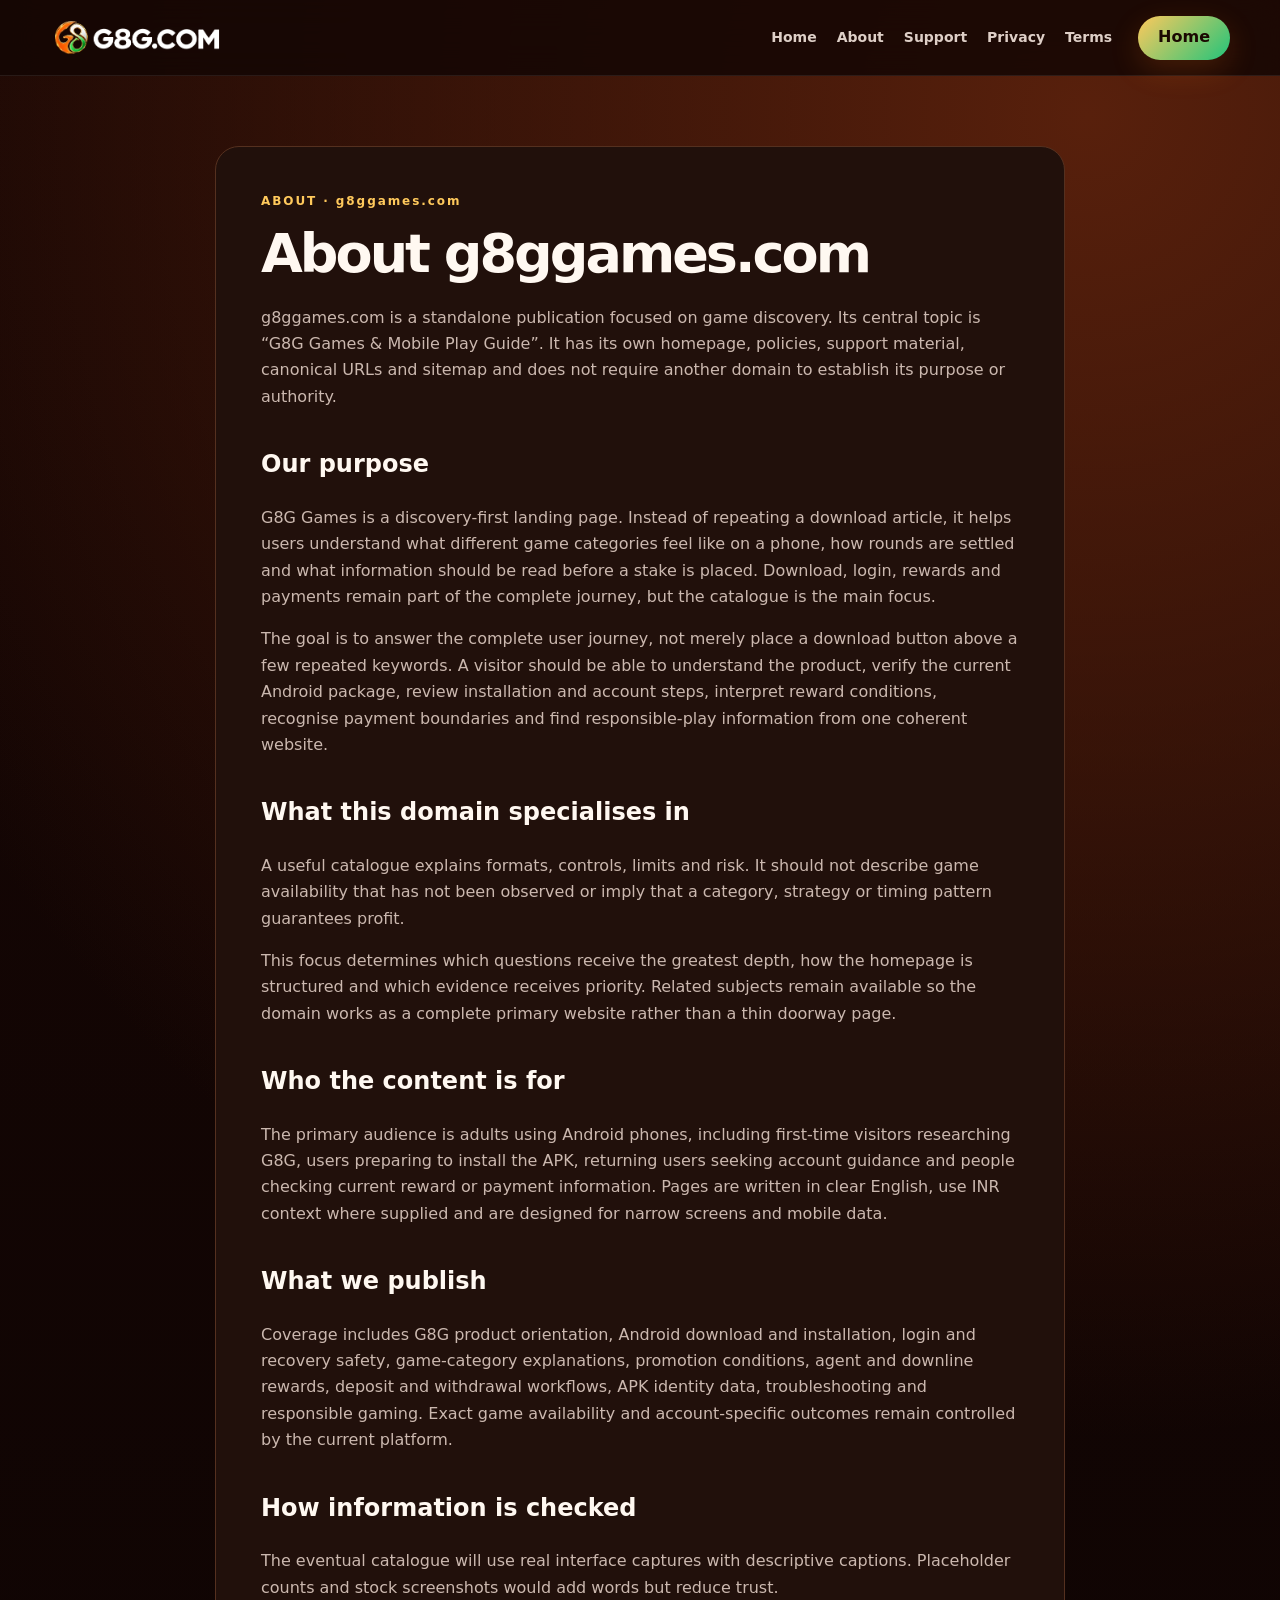
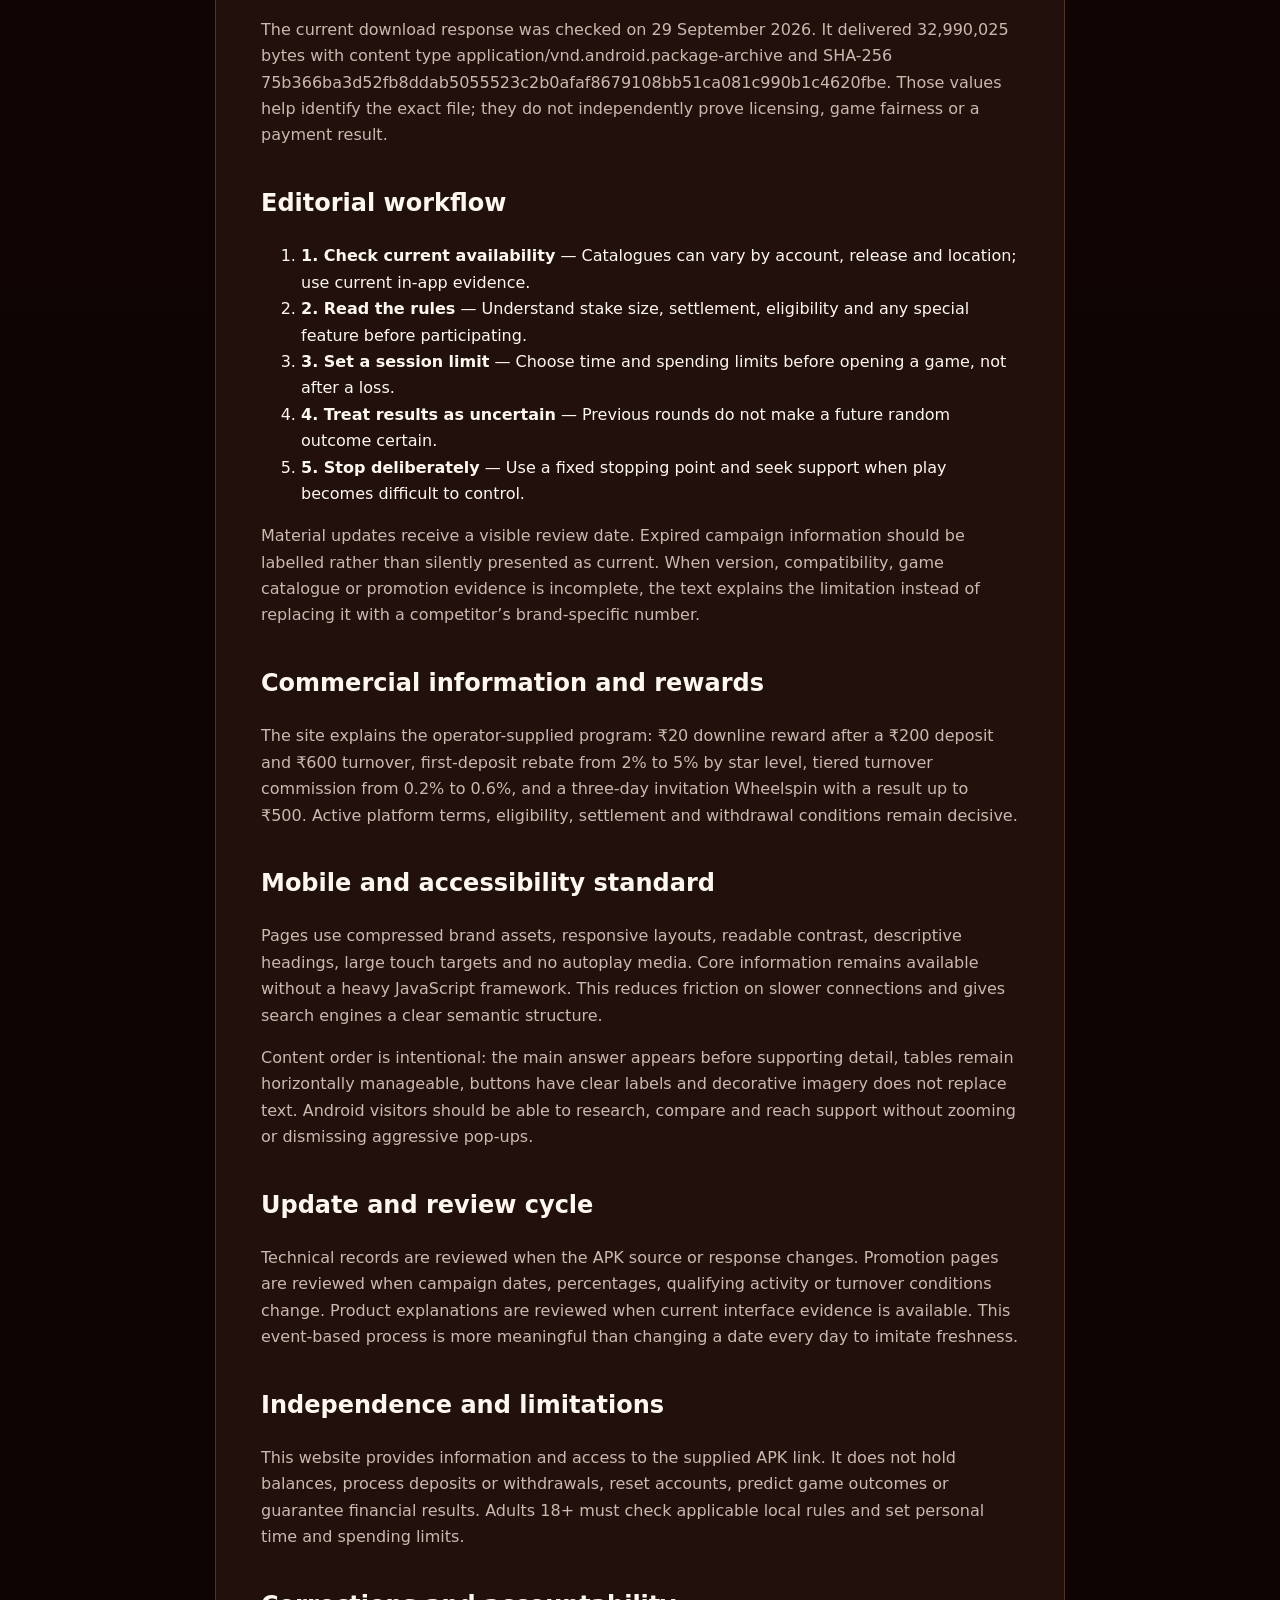
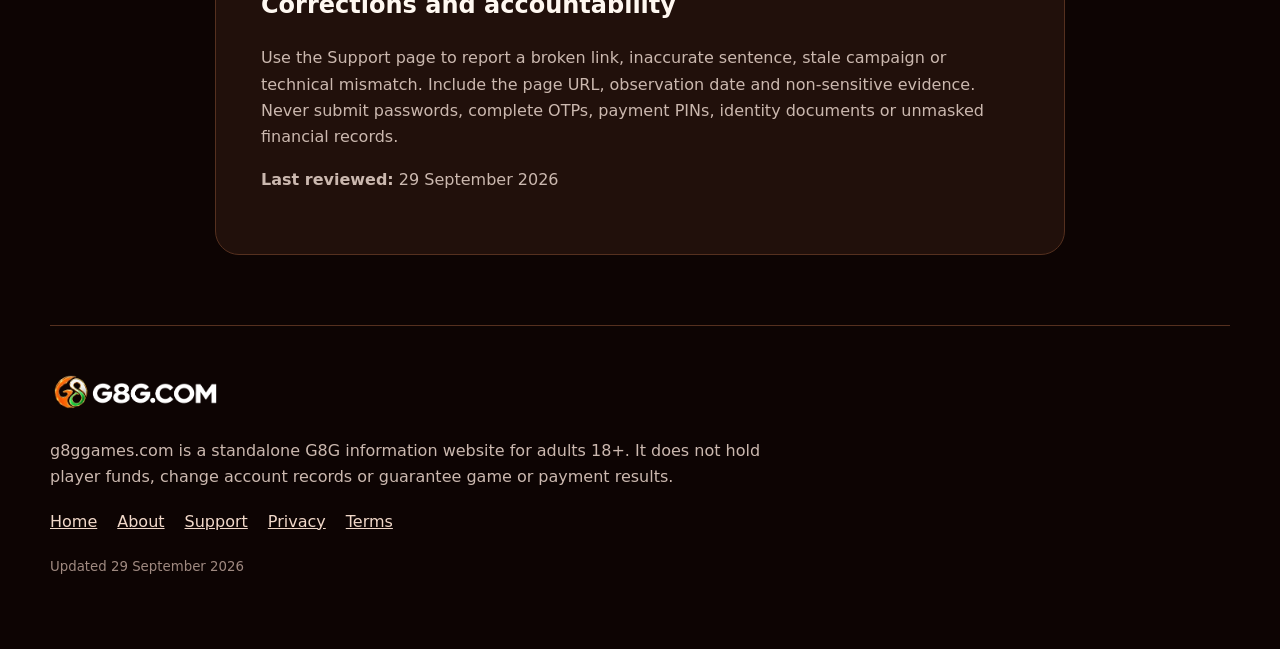
==== about/index.html @ 532914fe "Launch g8ggames.com website" ====
<!doctype html><html lang="en-IN"><head><meta charset="utf-8"><meta name="viewport" content="width=device-width,initial-scale=1"><title>About g8ggames.com — Purpose, Evidence &amp; Editorial Standards</title><meta name="description" content="Learn the mission, product scope, verification method and publishing standards of g8ggames.com."><meta name="robots" content="index,follow,max-image-preview:large"><link rel="canonical" href="https://g8ggames.com/about/"><link rel="icon" href="../assets/favicon.ico"><link rel="apple-touch-icon" href="../assets/apple-touch-icon.png"><link rel="stylesheet" href="../assets/site.css"><style>:root{--accent:#22c47a}</style></head><body><header><a class="brand" href="../"><img src="../assets/logo-horizontal.webp" alt="G8G.COM"></a><nav><a href="../">Home</a><a href="../about/">About</a><a href="../support/">Support</a><a href="../privacy/">Privacy</a><a href="../terms/">Terms</a></nav><a class="pill" href="../">Home</a></header><main><section class="legal rich-legal"><div class="eyebrow">ABOUT · g8ggames.com</div><h1>About g8ggames.com</h1><p>g8ggames.com is a standalone publication focused on game discovery. Its central topic is “G8G Games &amp; Mobile Play Guide”. It has its own homepage, policies, support material, canonical URLs and sitemap and does not require another domain to establish its purpose or authority.</p>
  <h2>Our purpose</h2><p>G8G Games is a discovery-first landing page. Instead of repeating a download article, it helps users understand what different game categories feel like on a phone, how rounds are settled and what information should be read before a stake is placed. Download, login, rewards and payments remain part of the complete journey, but the catalogue is the main focus.</p><p>The goal is to answer the complete user journey, not merely place a download button above a few repeated keywords. A visitor should be able to understand the product, verify the current Android package, review installation and account steps, interpret reward conditions, recognise payment boundaries and find responsible-play information from one coherent website.</p>
  <h2>What this domain specialises in</h2><p>A useful catalogue explains formats, controls, limits and risk. It should not describe game availability that has not been observed or imply that a category, strategy or timing pattern guarantees profit.</p><p>This focus determines which questions receive the greatest depth, how the homepage is structured and which evidence receives priority. Related subjects remain available so the domain works as a complete primary website rather than a thin doorway page.</p>
  <h2>Who the content is for</h2><p>The primary audience is adults using Android phones, including first-time visitors researching G8G, users preparing to install the APK, returning users seeking account guidance and people checking current reward or payment information. Pages are written in clear English, use INR context where supplied and are designed for narrow screens and mobile data.</p>
  <h2>What we publish</h2><p>Coverage includes G8G product orientation, Android download and installation, login and recovery safety, game-category explanations, promotion conditions, agent and downline rewards, deposit and withdrawal workflows, APK identity data, troubleshooting and responsible gaming. Exact game availability and account-specific outcomes remain controlled by the current platform.</p>
  <h2>How information is checked</h2><p>The eventual catalogue will use real interface captures with descriptive captions. Placeholder counts and stock screenshots would add words but reduce trust.</p><p>The current download response was checked on 29 September 2026. It delivered 32,990,025 bytes with content type application/vnd.android.package-archive and SHA-256 75b366ba3d52fb8ddab5055523c2b0afaf8679108bb51ca081c990b1c4620fbe. Those values help identify the exact file; they do not independently prove licensing, game fairness or a payment result.</p>
  <h2>Editorial workflow</h2><ol class="prose-list"><li><strong>1. Check current availability</strong> — Catalogues can vary by account, release and location; use current in-app evidence.</li><li><strong>2. Read the rules</strong> — Understand stake size, settlement, eligibility and any special feature before participating.</li><li><strong>3. Set a session limit</strong> — Choose time and spending limits before opening a game, not after a loss.</li><li><strong>4. Treat results as uncertain</strong> — Previous rounds do not make a future random outcome certain.</li><li><strong>5. Stop deliberately</strong> — Use a fixed stopping point and seek support when play becomes difficult to control.</li></ol><p>Material updates receive a visible review date. Expired campaign information should be labelled rather than silently presented as current. When version, compatibility, game catalogue or promotion evidence is incomplete, the text explains the limitation instead of replacing it with a competitor’s brand-specific number.</p>
  <h2>Commercial information and rewards</h2><p>The site explains the operator-supplied program: ₹20 downline reward after a ₹200 deposit and ₹600 turnover, first-deposit rebate from 2% to 5% by star level, tiered turnover commission from 0.2% to 0.6%, and a three-day invitation Wheelspin with a result up to ₹500. Active platform terms, eligibility, settlement and withdrawal conditions remain decisive.</p>
  <h2>Mobile and accessibility standard</h2><p>Pages use compressed brand assets, responsive layouts, readable contrast, descriptive headings, large touch targets and no autoplay media. Core information remains available without a heavy JavaScript framework. This reduces friction on slower connections and gives search engines a clear semantic structure.</p><p>Content order is intentional: the main answer appears before supporting detail, tables remain horizontally manageable, buttons have clear labels and decorative imagery does not replace text. Android visitors should be able to research, compare and reach support without zooming or dismissing aggressive pop-ups.</p>
  <h2>Update and review cycle</h2><p>Technical records are reviewed when the APK source or response changes. Promotion pages are reviewed when campaign dates, percentages, qualifying activity or turnover conditions change. Product explanations are reviewed when current interface evidence is available. This event-based process is more meaningful than changing a date every day to imitate freshness.</p>
  <h2>Independence and limitations</h2><p>This website provides information and access to the supplied APK link. It does not hold balances, process deposits or withdrawals, reset accounts, predict game outcomes or guarantee financial results. Adults 18+ must check applicable local rules and set personal time and spending limits.</p>
  <h2>Corrections and accountability</h2><p>Use the Support page to report a broken link, inaccurate sentence, stale campaign or technical mismatch. Include the page URL, observation date and non-sensitive evidence. Never submit passwords, complete OTPs, payment PINs, identity documents or unmasked financial records.</p><p><strong>Last reviewed:</strong> 29 September 2026</p></section></main><footer><img src="../assets/logo-horizontal.webp" alt="G8G.COM"><p>g8ggames.com is a standalone G8G information website for adults 18+. It does not hold player funds, change account records or guarantee game or payment results.</p><div><a href="../">Home</a><a href="../about/">About</a><a href="../support/">Support</a><a href="../privacy/">Privacy</a><a href="../terms/">Terms</a></div><small>Updated 29 September 2026</small></footer></body></html>
---- assets/site.css ----
@font-face{font-family:InterFallback;src:local(Arial)}
:root{--bg:#140604;--panel:#22100b;--panel2:#2d140c;--text:#fff8f1;--muted:#cbb8af;--line:#55301f;--accent:#ff7a18;--gold:#ffc95c}
*{box-sizing:border-box}html{scroll-behavior:smooth}body{margin:0;background:radial-gradient(circle at 85% 3%,#58200c 0,transparent 34%),linear-gradient(180deg,#160604,#0d0403 66%);color:var(--text);font-family:InterFallback,Inter,system-ui,-apple-system,sans-serif;line-height:1.65}a{color:inherit}header{height:76px;position:sticky;top:0;z-index:20;display:flex;align-items:center;gap:26px;padding:0 max(22px,calc((100vw - 1180px)/2));background:rgba(20,6,4,.86);backdrop-filter:blur(16px);border-bottom:1px solid rgba(255,255,255,.08)}.brand{display:flex;margin-right:auto}.brand img{width:174px;height:auto;display:block}nav{display:flex;gap:20px}nav a{text-decoration:none;color:#decfc7;font-size:14px;font-weight:700}.pill,.primary,.secondary{display:inline-flex;align-items:center;justify-content:center;min-height:44px;border-radius:999px;padding:0 20px;text-decoration:none;font-weight:850}.pill,.primary{color:#1b0902;background:linear-gradient(135deg,var(--gold),var(--accent));box-shadow:0 10px 30px rgba(255,122,24,.18)}.secondary{border:1px solid #805032;background:#27120c}.hero{max-width:1180px;margin:0 auto;padding:72px 0 54px;display:grid;grid-template-columns:minmax(0,1fr) 400px;gap:70px;align-items:center}.eyebrow,.kicker{font-size:12px;letter-spacing:.16em;font-weight:900;color:var(--gold)}h1{font-size:clamp(46px,7vw,82px);line-height:.98;letter-spacing:-.055em;margin:16px 0 24px;max-width:830px}.hero p{font-size:18px;color:var(--muted);max-width:720px}.app-icon{width:100%;height:auto;filter:drop-shadow(0 38px 40px rgba(0,0,0,.45))}.actions{display:flex;gap:12px;margin:30px 0 24px}.chips{display:flex;flex-wrap:wrap;gap:8px}.chips span{border:1px solid var(--line);background:#24100b;border-radius:999px;padding:6px 12px;color:#dbc7bd;font-size:12px}.trust{max-width:1180px;margin:0 auto 54px;display:grid;grid-template-columns:repeat(4,1fr);border:1px solid var(--line);border-radius:20px;overflow:hidden;background:rgba(41,16,9,.75)}.trust div{padding:21px;border-right:1px solid var(--line)}.trust div:last-child{border:0}.trust b,.trust span{display:block}.trust b{color:#fff}.trust span{font-size:13px;color:var(--muted)}.content,.faq,.download{max-width:1180px;margin:0 auto;padding:58px 0;border-top:1px solid rgba(255,255,255,.1)}.content h2,.faq h2,.download h2{font-size:clamp(30px,4vw,50px);line-height:1.06;letter-spacing:-.035em;margin:10px 0 18px}.content>p,.download p{max-width:900px;color:var(--muted);font-size:17px}.cards{max-width:1180px;margin:0 auto 60px;display:grid;grid-template-columns:repeat(4,1fr);gap:14px}.card{min-height:230px;padding:24px;border:1px solid var(--line);border-radius:20px;background:linear-gradient(145deg,#2c140d,#1b0b08)}.card span{display:block;color:var(--accent);font-weight:900}.card h3{font-size:20px;margin:40px 0 8px}.card p{color:var(--muted);font-size:14px}.download{padding:34px;border:1px solid #754126;border-radius:24px;background:linear-gradient(120deg,#3d190d,#20100c);display:flex;align-items:center;gap:28px;margin-bottom:60px}.download>div{margin-right:auto}.download h2{font-size:34px}.download button{flex:0 0 auto;border:1px solid #7c583f;color:#cbb8af;background:#29140d;border-radius:999px;padding:15px 20px;font-weight:800}.network{display:grid;grid-template-columns:repeat(3,1fr);gap:12px;margin-top:28px}.network a{display:block;text-decoration:none;padding:18px;border:1px solid var(--line);border-radius:16px;background:#21100b}.network b,.network small{display:block}.network b{color:var(--gold)}.network small{color:var(--muted)}details{border-top:1px solid var(--line);padding:18px 0}summary{font-weight:850;cursor:pointer}details p{color:var(--muted);max-width:850px}footer{max-width:1180px;margin:50px auto 0;padding:45px 0 70px;border-top:1px solid var(--line)}footer img{width:171px}footer p{max-width:740px;color:var(--muted)}footer div{display:flex;gap:20px;margin:18px 0}footer a{color:#f1d8c9}footer small{color:#9f8980}.legal{max-width:850px;margin:70px auto;padding:45px;border:1px solid var(--line);border-radius:24px;background:#21100b}.legal h1{font-size:54px}.legal h2{margin-top:35px}.legal p{color:var(--muted)}
@media(max-width:900px){header nav{display:none}.hero{padding:52px 22px 40px;grid-template-columns:1fr}.app-icon{width:260px;grid-row:1}.trust,.content,.faq{margin-left:22px;margin-right:22px}.cards{padding:0 22px;grid-template-columns:1fr 1fr}.download{margin:0 22px 50px}.network{grid-template-columns:1fr 1fr}footer{margin:40px 22px 0}.legal{margin:35px 20px}.legal h1{font-size:42px}}
@media(max-width:560px){header{height:66px;padding:0 14px}.brand img{width:142px}.pill{font-size:12px;padding:0 14px}.hero{gap:20px}.hero h1{font-size:48px}.hero p{font-size:16px}.actions{flex-direction:column}.trust{grid-template-columns:1fr 1fr}.trust div:nth-child(2){border-right:0}.trust div:nth-child(-n+2){border-bottom:1px solid var(--line)}.cards{grid-template-columns:1fr}.card{min-height:180px}.download{display:block}.download button{width:100%;margin-top:18px}.network{grid-template-columns:1fr}.content,.faq{padding:42px 0}.legal{padding:28px}.legal h1{font-size:38px}}
@media(prefers-reduced-motion:no-preference){.card,.network a{transition:transform .18s,border-color .18s}.card:hover,.network a:hover{transform:translateY(-3px);border-color:var(--accent)}}
.deep>p{max-width:920px}.steps{list-style:none;padding:0;margin:34px 0 0;display:grid;grid-template-columns:1fr 1fr;gap:12px}.steps li{display:flex;gap:18px;padding:22px;border:1px solid var(--line);border-radius:18px;background:rgba(38,15,10,.8)}.steps li:last-child:nth-child(odd){grid-column:1/-1}.steps li>span{display:grid;place-items:center;flex:0 0 36px;height:36px;border-radius:50%;background:var(--accent);color:#1a0803;font-weight:950}.steps h3{margin:1px 0 6px;font-size:18px}.steps p{margin:0;color:var(--muted);font-size:14px}.evidence{max-width:1180px;margin:0 auto;padding:58px 0;border-top:1px solid rgba(255,255,255,.1);display:grid;grid-template-columns:.85fr 1.15fr;gap:54px;align-items:start}.evidence h2{font-size:clamp(30px,4vw,50px);line-height:1.06;margin:10px 0 18px}.evidence p{color:var(--muted)}.table-wrap{overflow:hidden;border:1px solid var(--line);border-radius:18px;background:#21100b}table{width:100%;border-collapse:collapse}th,td{text-align:left;padding:17px 18px;border-bottom:1px solid var(--line);vertical-align:top}tr:last-child th,tr:last-child td{border:0}th{width:42%;color:#f8dcc8;font-size:14px}td{color:var(--muted);font-size:14px}
@media(max-width:900px){.evidence{margin-left:22px;margin-right:22px;grid-template-columns:1fr;gap:24px}}
@media(max-width:560px){.evidence{padding:42px 0}.steps{grid-template-columns:1fr}.steps li:last-child:nth-child(odd){grid-column:auto}.steps li{padding:18px}.table-wrap{overflow-x:auto}th,td{padding:14px 12px}}
.product{display:grid;grid-template-columns:1fr .85fr;gap:50px;align-items:start}.product>.kicker,.product>h2{grid-column:1}.product>p{grid-column:1}.product .app-table{grid-column:2;grid-row:1/5;border:1px solid var(--line);border-radius:20px;overflow:hidden;background:#21100b}.feature-section,.journey,.split,.closing{max-width:1180px;margin:0 auto 60px}.feature-section{padding-top:58px;border-top:1px solid rgba(255,255,255,.1)}.feature-section>h2,.journey h2,.split h2,.closing h2{font-size:clamp(30px,4vw,50px);line-height:1.06;letter-spacing:-.035em;margin:10px 0 24px}.feature-grid{display:grid;grid-template-columns:repeat(3,1fr);gap:12px}.feature{padding:24px;border:1px solid var(--line);border-radius:18px;background:linear-gradient(145deg,#2b130c,#190a07)}.feature>span{display:grid;place-items:center;width:34px;height:34px;border-radius:50%;background:var(--accent);color:#1a0803;font-weight:950}.feature h3{margin:22px 0 8px}.feature p,.journey p,.journey li span,.split p,.closing p{color:var(--muted)}.category-row{display:flex;flex-wrap:wrap;gap:9px;margin-top:26px}.category-row span{padding:10px 15px;border-radius:999px;border:1px solid var(--line);background:#24100b;color:#efd9cb;font-weight:750;font-size:13px}.journey{padding:38px;border:1px solid var(--line);border-radius:24px;background:linear-gradient(125deg,#32150d,#190a07);display:grid;grid-template-columns:.8fr 1.2fr;gap:42px}.journey ol{list-style:none;padding:0;margin:0;display:grid;gap:10px}.journey li{display:grid;grid-template-columns:130px 1fr;gap:15px;padding:14px 0;border-bottom:1px solid var(--line)}.journey li:last-child{border:0}.journey b{color:var(--gold)}.split{display:grid;grid-template-columns:1fr 1fr;gap:14px}.split article{padding:34px;border:1px solid var(--line);border-radius:22px;background:#21100b}.split h2{font-size:32px}.closing{padding:38px;border-radius:24px;background:linear-gradient(120deg,var(--accent),#ffbe4f);color:#210a03;display:flex;gap:30px;align-items:center}.closing>div{margin-right:auto}.closing .kicker,.closing p{color:#321207}.closing .primary{background:#1c0804;color:#fff;box-shadow:none;flex:0 0 auto}
@media(max-width:900px){.product{grid-template-columns:1fr}.product>.kicker,.product>h2,.product>p,.product .app-table{grid-column:auto;grid-row:auto}.feature-section,.journey,.split,.closing{margin-left:22px;margin-right:22px}.feature-grid{grid-template-columns:1fr 1fr}.journey{grid-template-columns:1fr}}
@media(max-width:560px){.feature-grid,.split{grid-template-columns:1fr}.journey{padding:24px}.journey li{grid-template-columns:1fr;gap:4px}.closing{display:block}.closing .primary{width:100%;margin-top:18px}}
.promo{max-width:1180px;margin:0 auto 60px;padding:42px;border:1px solid #815026;border-radius:26px;background:radial-gradient(circle at 90% 0,#673010 0,transparent 38%),linear-gradient(135deg,#35160c,#1b0b08)}.promo>div:first-child{max-width:850px}.promo h2{font-size:clamp(32px,4vw,52px);line-height:1.04;margin:10px 0 18px}.promo>div>p,.promo article p,.fineprint{color:var(--muted)}.promo-grid{display:grid;grid-template-columns:repeat(4,1fr);gap:12px;margin:30px 0 18px}.promo article{padding:22px;border:1px solid var(--line);border-radius:18px;background:rgba(20,6,4,.72)}.promo article b{font-size:26px;color:var(--gold)}.promo article h3{margin:10px 0 8px}.promo article p{font-size:14px}.fineprint{font-size:13px;margin:18px 0 0}
@media(max-width:900px){.promo{margin-left:22px;margin-right:22px}.promo-grid{grid-template-columns:1fr 1fr}}
@media(max-width:560px){.promo{padding:25px}.promo-grid{grid-template-columns:1fr}}
code,.card p,td{overflow-wrap:anywhere}code{font-size:12px;color:#ffe2ad}
.intent-grid{display:grid;grid-template-columns:repeat(3,1fr);gap:12px;margin:28px 0}.intent-grid article{padding:22px;border:1px solid var(--line);border-radius:18px;background:#21100b}.intent-grid h3{margin:0 0 10px;color:var(--gold)}.intent-grid p{margin:0;color:var(--muted);font-size:14px;line-height:1.8}
@media(max-width:760px){.intent-grid{grid-template-columns:1fr}}
.quick-download{max-width:1180px;margin:0 auto 58px;padding:28px 32px;border:1px solid #86532a;border-radius:22px;background:linear-gradient(120deg,#3d190d,#21100b);display:flex;align-items:center;gap:28px}.quick-download>div{margin-right:auto}.quick-download h2{font-size:clamp(26px,3vw,40px);line-height:1.08;margin:7px 0}.quick-download p{margin:0;color:var(--muted)}.market-section{max-width:1180px;margin:0 auto 60px;padding:42px;border:1px solid var(--line);border-radius:26px;background:radial-gradient(circle at 100% 0,#563014 0,transparent 40%),#21100b;display:grid;grid-template-columns:1.25fr .75fr;gap:44px}.market-section h2{font-size:clamp(32px,4vw,52px);line-height:1.04;margin:10px 0 20px}.market-section p{color:var(--muted)}.market-points{display:grid;grid-template-columns:1fr 1fr;gap:10px;align-content:start}.market-points span{padding:15px;border:1px solid var(--line);border-radius:14px;background:rgba(20,6,4,.7);font-weight:800;color:#f5d8c3}
@media(max-width:900px){.quick-download,.market-section{margin-left:22px;margin-right:22px}.market-section{grid-template-columns:1fr}}
@media(max-width:560px){.quick-download{display:block;padding:24px}.quick-download .primary{width:100%;margin-top:18px}.market-section{padding:25px}.market-points{grid-template-columns:1fr 1fr}}
.release-badge{display:inline-flex;margin-bottom:12px;padding:8px 13px;border:1px solid #94602c;border-radius:999px;background:rgba(43,18,10,.85);color:var(--gold);font-size:12px;font-weight:900;letter-spacing:.08em}
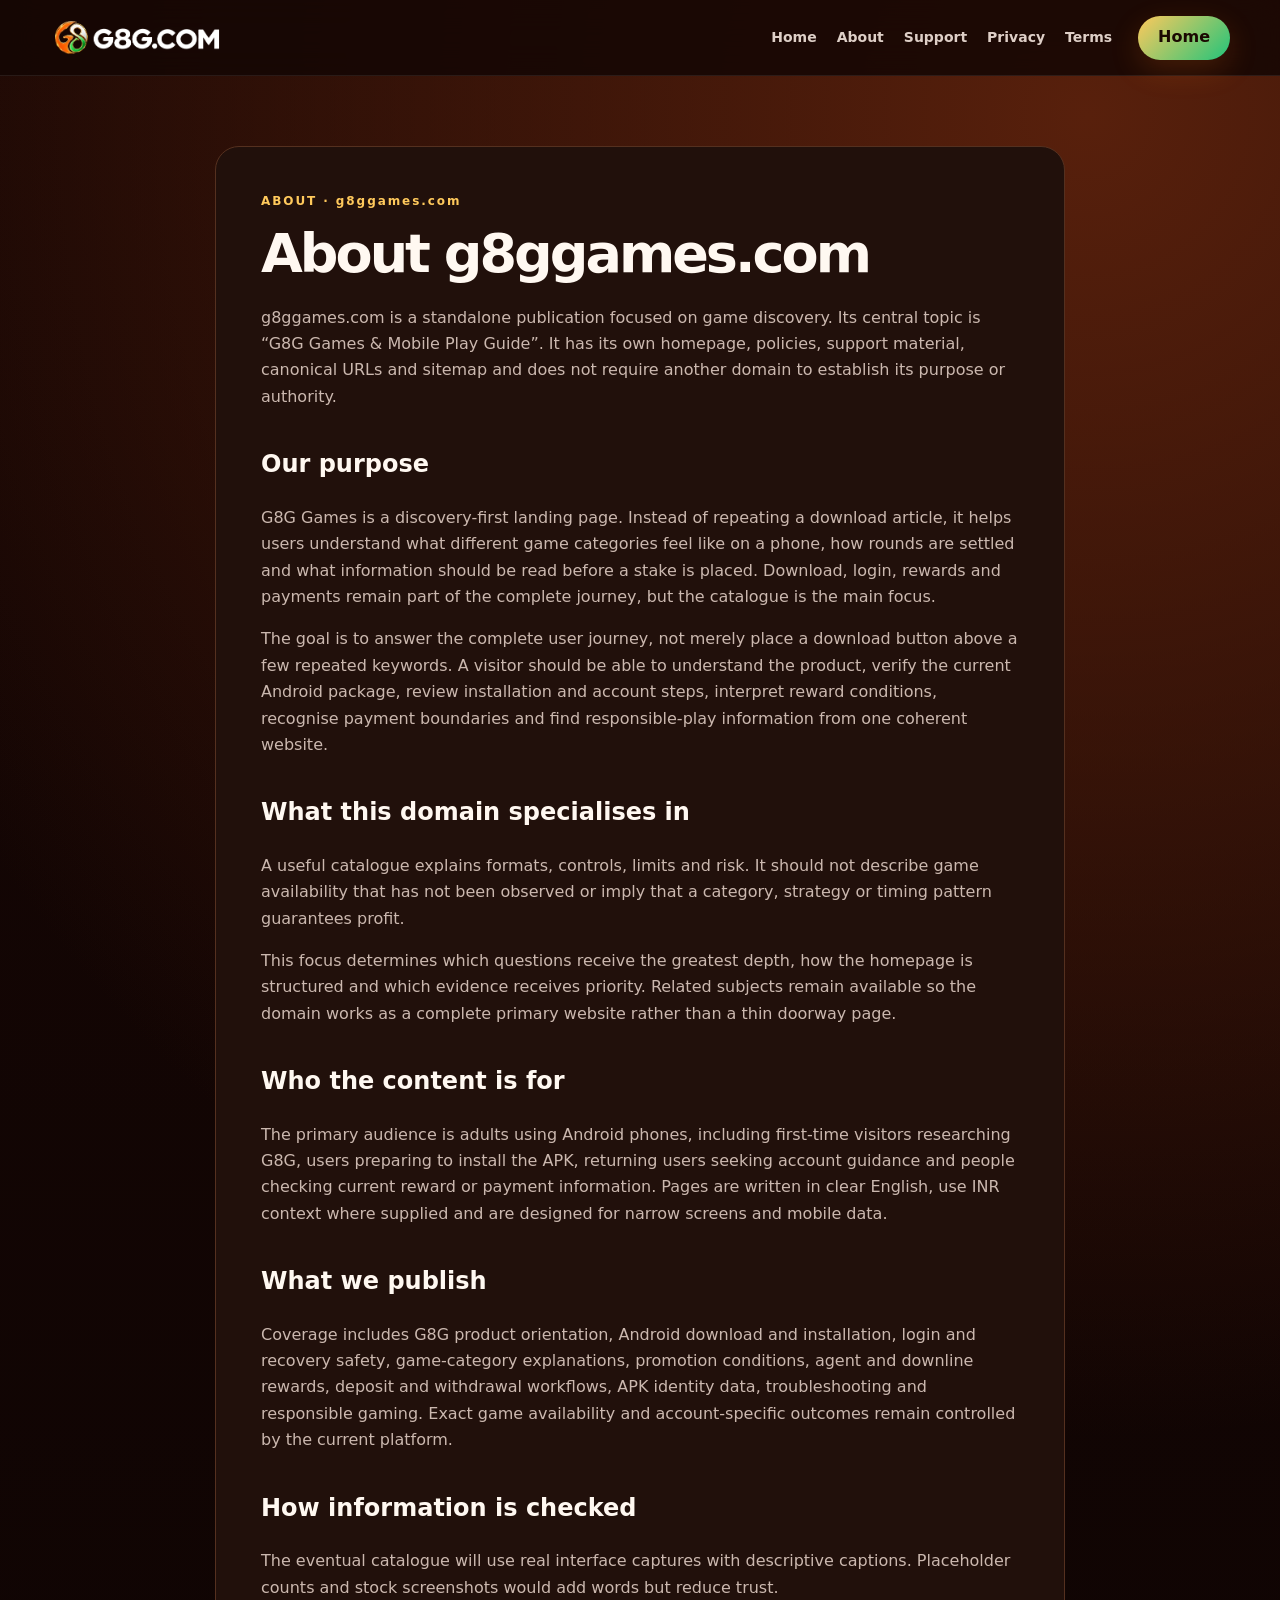
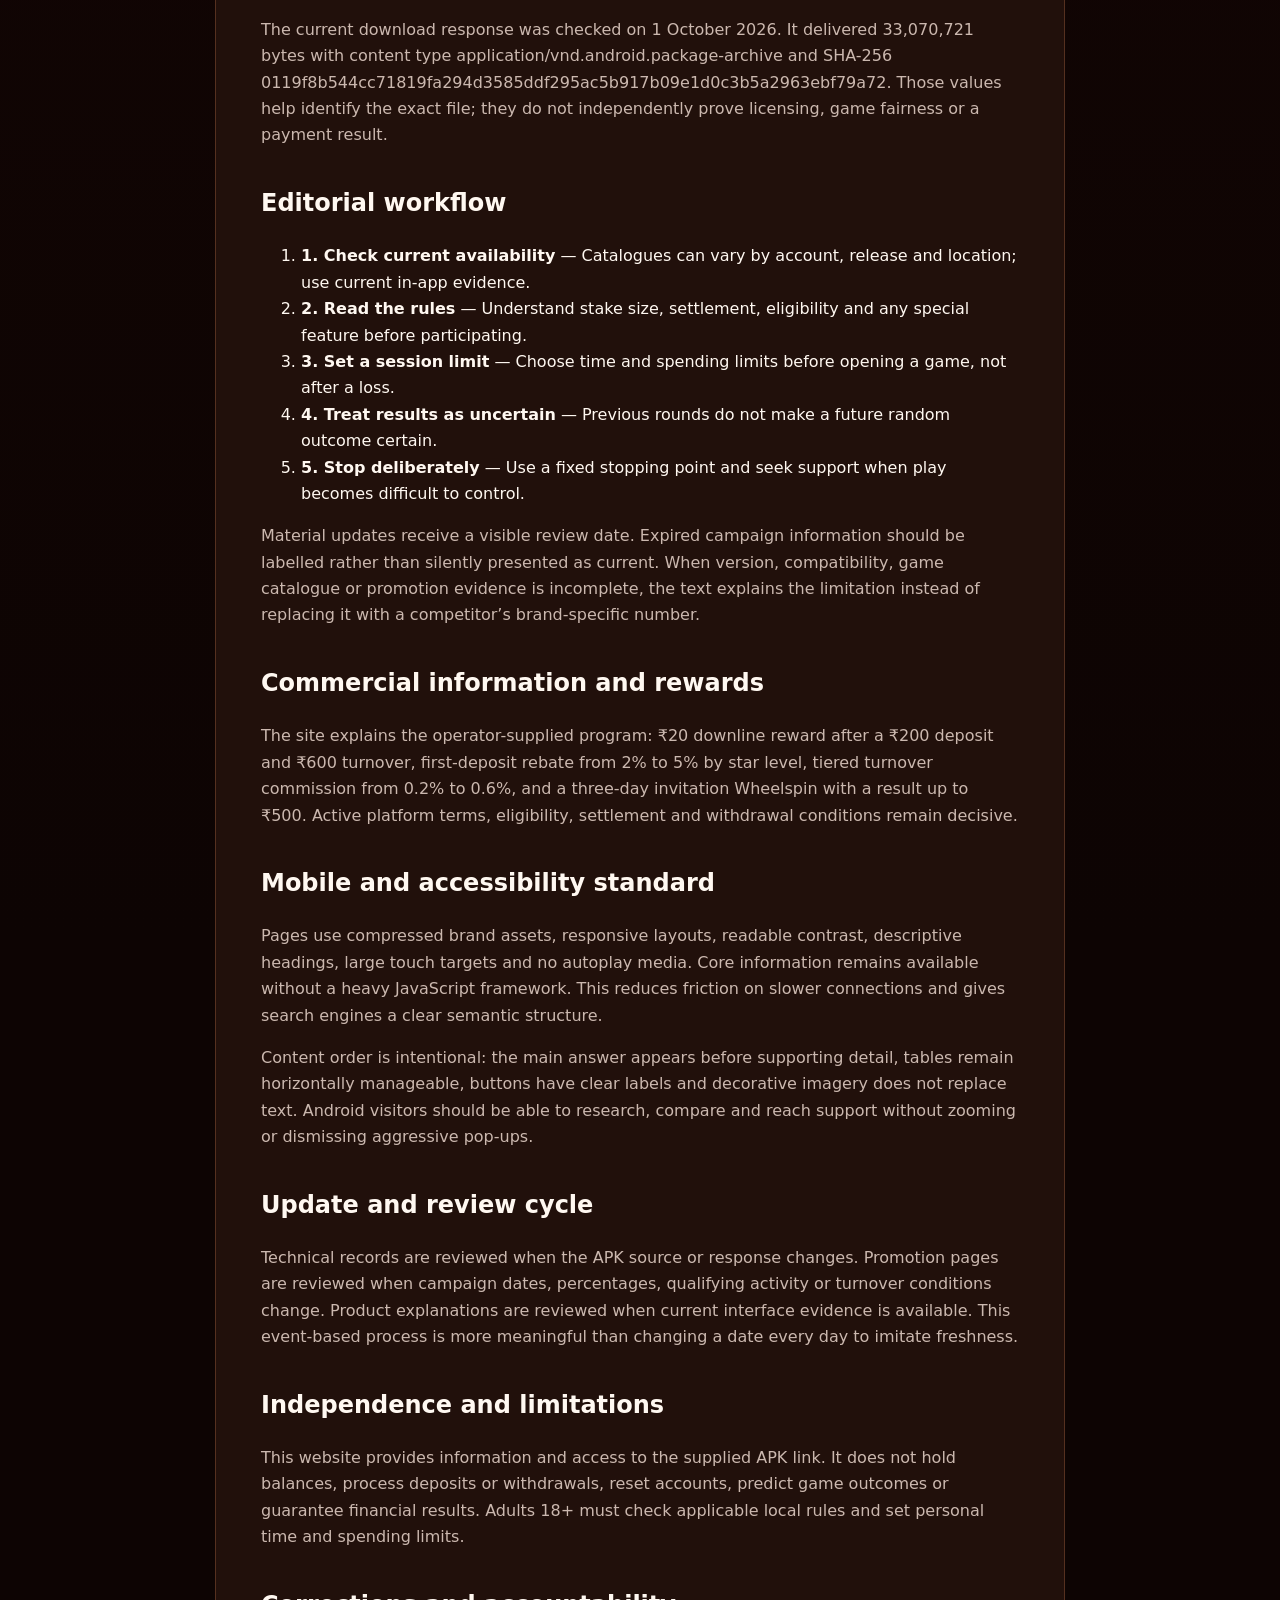
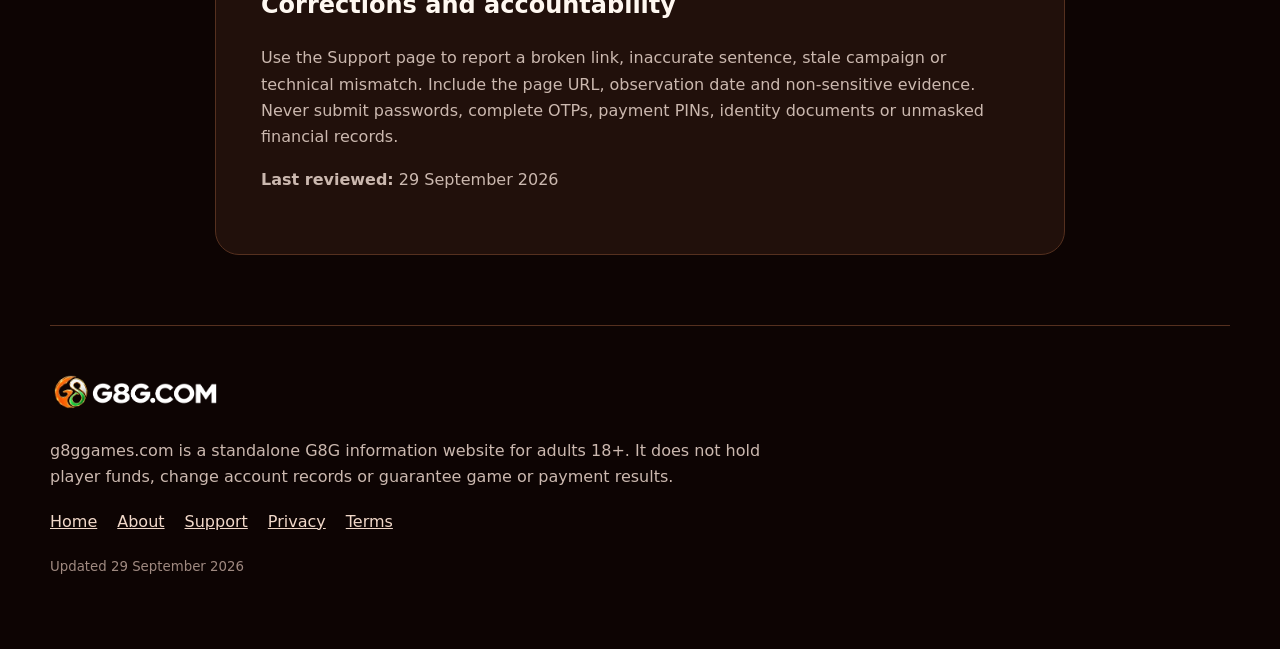
==== commit 47ff34ac: "Update G8G APK download" ====
--- a/about/index.html
+++ b/about/index.html
@@ -1,9 +1,9 @@
-<!doctype html><html lang="en-IN"><head><meta charset="utf-8"><meta name="viewport" content="width=device-width,initial-scale=1"><title>About g8ggames.com — Purpose, Evidence &amp; Editorial Standards</title><meta name="description" content="Learn the mission, product scope, verification method and publishing standards of g8ggames.com."><meta name="robots" content="index,follow,max-image-preview:large"><link rel="canonical" href="https://g8ggames.com/about/"><link rel="icon" href="../assets/favicon.ico"><link rel="apple-touch-icon" href="../assets/apple-touch-icon.png"><link rel="stylesheet" href="../assets/site.css"><style>:root{--accent:#22c47a}</style></head><body><header><a class="brand" href="../"><img src="../assets/logo-horizontal.webp" alt="G8G.COM"></a><nav><a href="../">Home</a><a href="../about/">About</a><a href="../support/">Support</a><a href="../privacy/">Privacy</a><a href="../terms/">Terms</a></nav><a class="pill" href="../">Home</a></header><main><section class="legal rich-legal"><div class="eyebrow">ABOUT · g8ggames.com</div><h1>About g8ggames.com</h1><p>g8ggames.com is a standalone publication focused on game discovery. Its central topic is “G8G Games &amp; Mobile Play Guide”. It has its own homepage, policies, support material, canonical URLs and sitemap and does not require another domain to establish its purpose or authority.</p>
+<!doctype html><html lang="en-IN"><head><meta charset="utf-8"><meta name="viewport" content="width=device-width,initial-scale=1"><title>About g8ggames.com — Purpose, Evidence &amp; Editorial Standards</title><meta name="description" content="Learn the mission, product scope, verification method and publishing standards of g8ggames.com."><meta name="robots" content="index,follow,max-image-preview:large"><link rel="canonical" href="https://g8ggames.com/about/"><link rel="icon" href="/favicon.ico" sizes="48x48"><link rel="icon" type="image/png" sizes="48x48" href="/assets/favicon-48.png"><link rel="apple-touch-icon" sizes="180x180" href="/assets/apple-touch-icon.png"><link rel="manifest" href="/site.webmanifest"><link rel="stylesheet" href="../assets/site.css"><style>:root{--accent:#22c47a}</style></head><body><header><a class="brand" href="../"><img src="../assets/logo-horizontal.webp" alt="G8G.COM"></a><nav><a href="../">Home</a><a href="../about/">About</a><a href="../support/">Support</a><a href="../privacy/">Privacy</a><a href="../terms/">Terms</a></nav><a class="pill" href="../">Home</a></header><main><section class="legal rich-legal"><div class="eyebrow">ABOUT · g8ggames.com</div><h1>About g8ggames.com</h1><p>g8ggames.com is a standalone publication focused on game discovery. Its central topic is “G8G Games &amp; Mobile Play Guide”. It has its own homepage, policies, support material, canonical URLs and sitemap and does not require another domain to establish its purpose or authority.</p>
   <h2>Our purpose</h2><p>G8G Games is a discovery-first landing page. Instead of repeating a download article, it helps users understand what different game categories feel like on a phone, how rounds are settled and what information should be read before a stake is placed. Download, login, rewards and payments remain part of the complete journey, but the catalogue is the main focus.</p><p>The goal is to answer the complete user journey, not merely place a download button above a few repeated keywords. A visitor should be able to understand the product, verify the current Android package, review installation and account steps, interpret reward conditions, recognise payment boundaries and find responsible-play information from one coherent website.</p>
   <h2>What this domain specialises in</h2><p>A useful catalogue explains formats, controls, limits and risk. It should not describe game availability that has not been observed or imply that a category, strategy or timing pattern guarantees profit.</p><p>This focus determines which questions receive the greatest depth, how the homepage is structured and which evidence receives priority. Related subjects remain available so the domain works as a complete primary website rather than a thin doorway page.</p>
   <h2>Who the content is for</h2><p>The primary audience is adults using Android phones, including first-time visitors researching G8G, users preparing to install the APK, returning users seeking account guidance and people checking current reward or payment information. Pages are written in clear English, use INR context where supplied and are designed for narrow screens and mobile data.</p>
   <h2>What we publish</h2><p>Coverage includes G8G product orientation, Android download and installation, login and recovery safety, game-category explanations, promotion conditions, agent and downline rewards, deposit and withdrawal workflows, APK identity data, troubleshooting and responsible gaming. Exact game availability and account-specific outcomes remain controlled by the current platform.</p>
-  <h2>How information is checked</h2><p>The eventual catalogue will use real interface captures with descriptive captions. Placeholder counts and stock screenshots would add words but reduce trust.</p><p>The current download response was checked on 29 September 2026. It delivered 32,990,025 bytes with content type application/vnd.android.package-archive and SHA-256 75b366ba3d52fb8ddab5055523c2b0afaf8679108bb51ca081c990b1c4620fbe. Those values help identify the exact file; they do not independently prove licensing, game fairness or a payment result.</p>
+  <h2>How information is checked</h2><p>The eventual catalogue will use real interface captures with descriptive captions. Placeholder counts and stock screenshots would add words but reduce trust.</p><p>The current download response was checked on 1 October 2026. It delivered 33,070,721 bytes with content type application/vnd.android.package-archive and SHA-256 0119f8b544cc71819fa294d3585ddf295ac5b917b09e1d0c3b5a2963ebf79a72. Those values help identify the exact file; they do not independently prove licensing, game fairness or a payment result.</p>
   <h2>Editorial workflow</h2><ol class="prose-list"><li><strong>1. Check current availability</strong> — Catalogues can vary by account, release and location; use current in-app evidence.</li><li><strong>2. Read the rules</strong> — Understand stake size, settlement, eligibility and any special feature before participating.</li><li><strong>3. Set a session limit</strong> — Choose time and spending limits before opening a game, not after a loss.</li><li><strong>4. Treat results as uncertain</strong> — Previous rounds do not make a future random outcome certain.</li><li><strong>5. Stop deliberately</strong> — Use a fixed stopping point and seek support when play becomes difficult to control.</li></ol><p>Material updates receive a visible review date. Expired campaign information should be labelled rather than silently presented as current. When version, compatibility, game catalogue or promotion evidence is incomplete, the text explains the limitation instead of replacing it with a competitor’s brand-specific number.</p>
   <h2>Commercial information and rewards</h2><p>The site explains the operator-supplied program: ₹20 downline reward after a ₹200 deposit and ₹600 turnover, first-deposit rebate from 2% to 5% by star level, tiered turnover commission from 0.2% to 0.6%, and a three-day invitation Wheelspin with a result up to ₹500. Active platform terms, eligibility, settlement and withdrawal conditions remain decisive.</p>
   <h2>Mobile and accessibility standard</h2><p>Pages use compressed brand assets, responsive layouts, readable contrast, descriptive headings, large touch targets and no autoplay media. Core information remains available without a heavy JavaScript framework. This reduces friction on slower connections and gives search engines a clear semantic structure.</p><p>Content order is intentional: the main answer appears before supporting detail, tables remain horizontally manageable, buttons have clear labels and decorative imagery does not replace text. Android visitors should be able to research, compare and reach support without zooming or dismissing aggressive pop-ups.</p>
--- a/assets/site.css
+++ b/assets/site.css
@@ -20,3 +20,8 @@
 @media(max-width:900px){.quick-download,.market-section{margin-left:22px;margin-right:22px}.market-section{grid-template-columns:1fr}}
 @media(max-width:560px){.quick-download{display:block;padding:24px}.quick-download .primary{width:100%;margin-top:18px}.market-section{padding:25px}.market-points{grid-template-columns:1fr 1fr}}
 .release-badge{display:inline-flex;margin-bottom:12px;padding:8px 13px;border:1px solid #94602c;border-radius:999px;background:rgba(43,18,10,.85);color:var(--gold);font-size:12px;font-weight:900;letter-spacing:.08em}
+
+/* Mobile hardening: prevent horizontal overflow and keep every CTA tappable. */
+html,body{max-width:100%;overflow-x:hidden}img{max-width:100%}
+@media(max-width:560px){header{height:64px;padding:0 14px;gap:10px}.brand img{width:118px}.pill{min-height:42px;font-size:13px;padding:0 15px;white-space:nowrap}.hero{gap:18px;padding:32px 16px 34px}.hero h1{font-size:clamp(36px,12vw,48px);line-height:1.02;letter-spacing:-.045em;overflow-wrap:anywhere}.app-icon{width:200px}.actions a{width:100%}.trust,.content,.faq{margin-left:16px;margin-right:16px}.trust div{padding:16px}.cards{padding-left:16px;padding-right:16px}.download,.quick-download,.market-section,.feature-section,.journey,.split,.closing,.promo,.evidence{margin-left:16px;margin-right:16px}.download{padding:24px}.download .primary{width:100%;margin-top:18px}.legal{margin:24px 16px;padding:24px}.legal h1{font-size:clamp(32px,10vw,38px);overflow-wrap:anywhere}.journey{padding:24px}.closing{padding:26px}.promo,.market-section{padding:24px}footer{margin-left:16px;margin-right:16px}footer div{flex-wrap:wrap;gap:12px 18px}}
+@media(max-width:360px){.brand img{width:104px}.pill{padding:0 12px}.hero h1{font-size:35px}.trust{grid-template-columns:1fr}.trust div{border-right:0;border-bottom:1px solid var(--line)}.trust div:last-child{border-bottom:0}.market-points{grid-template-columns:1fr}}
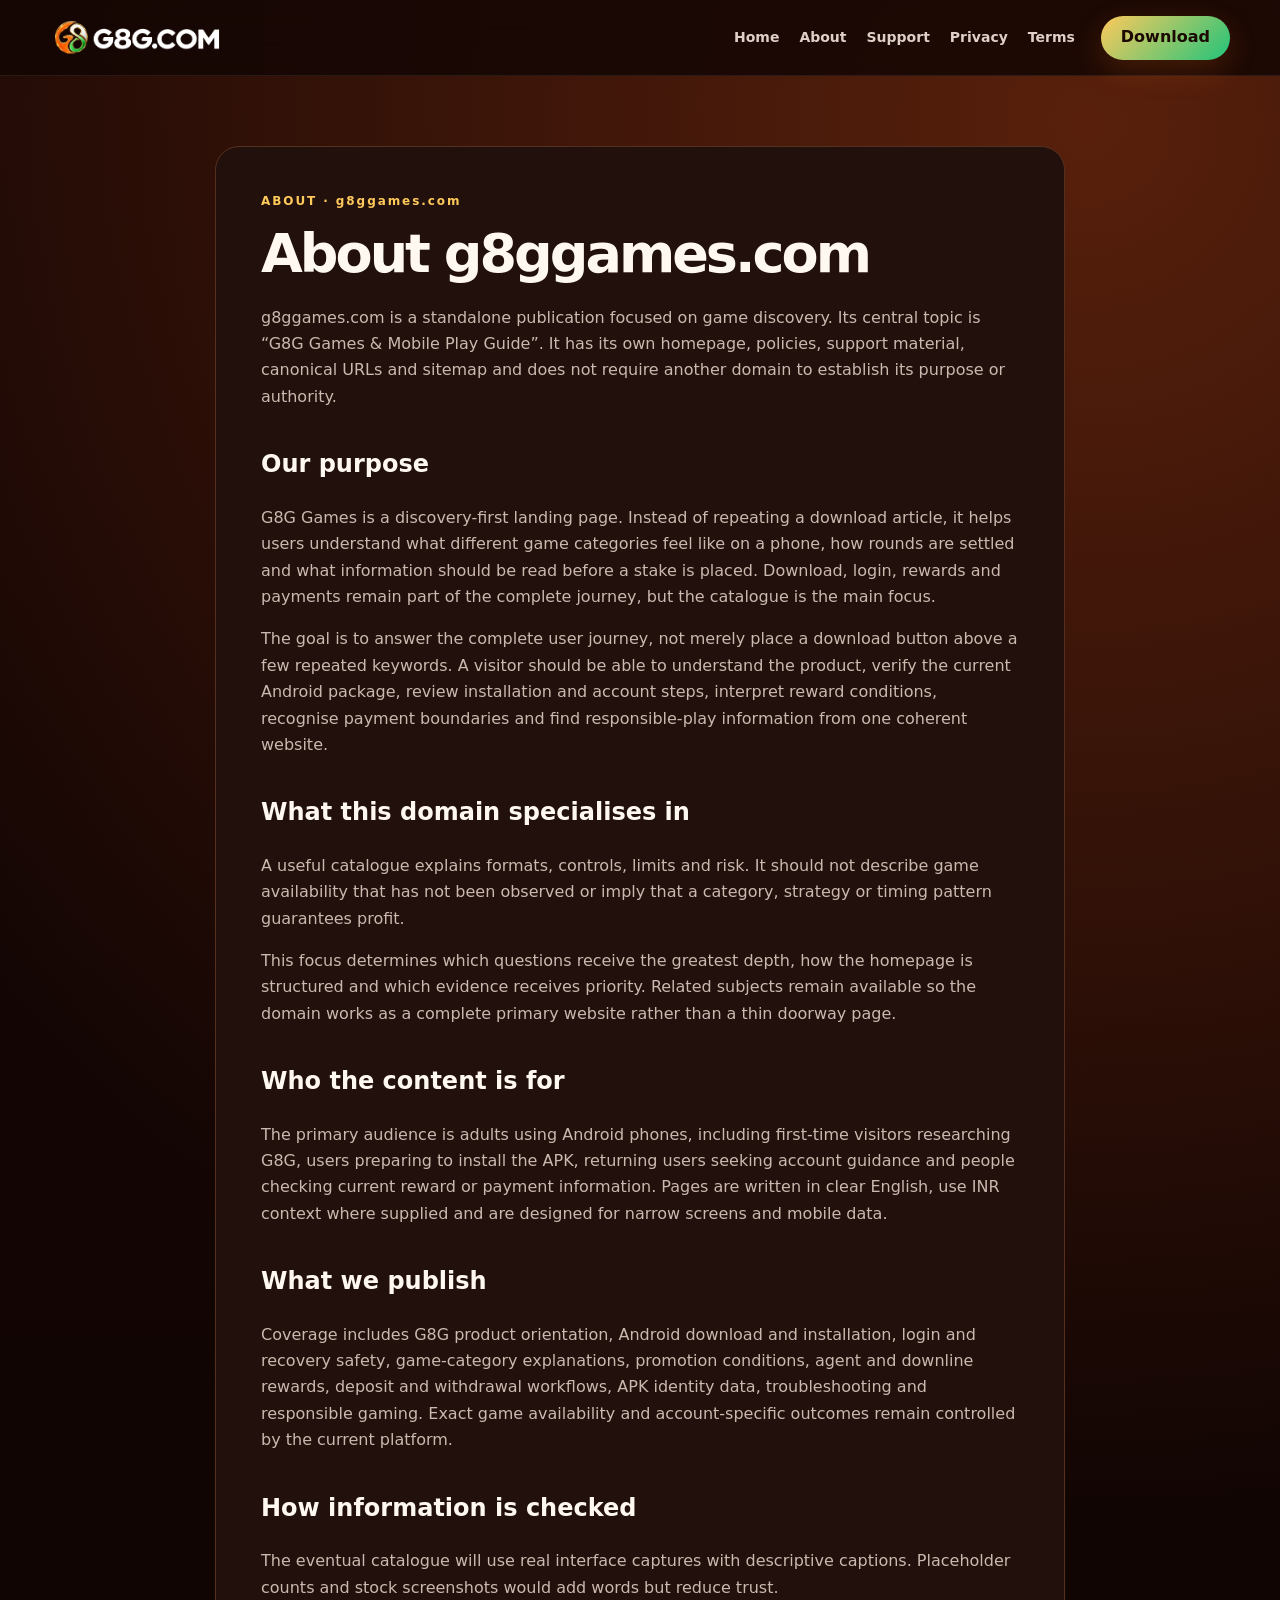
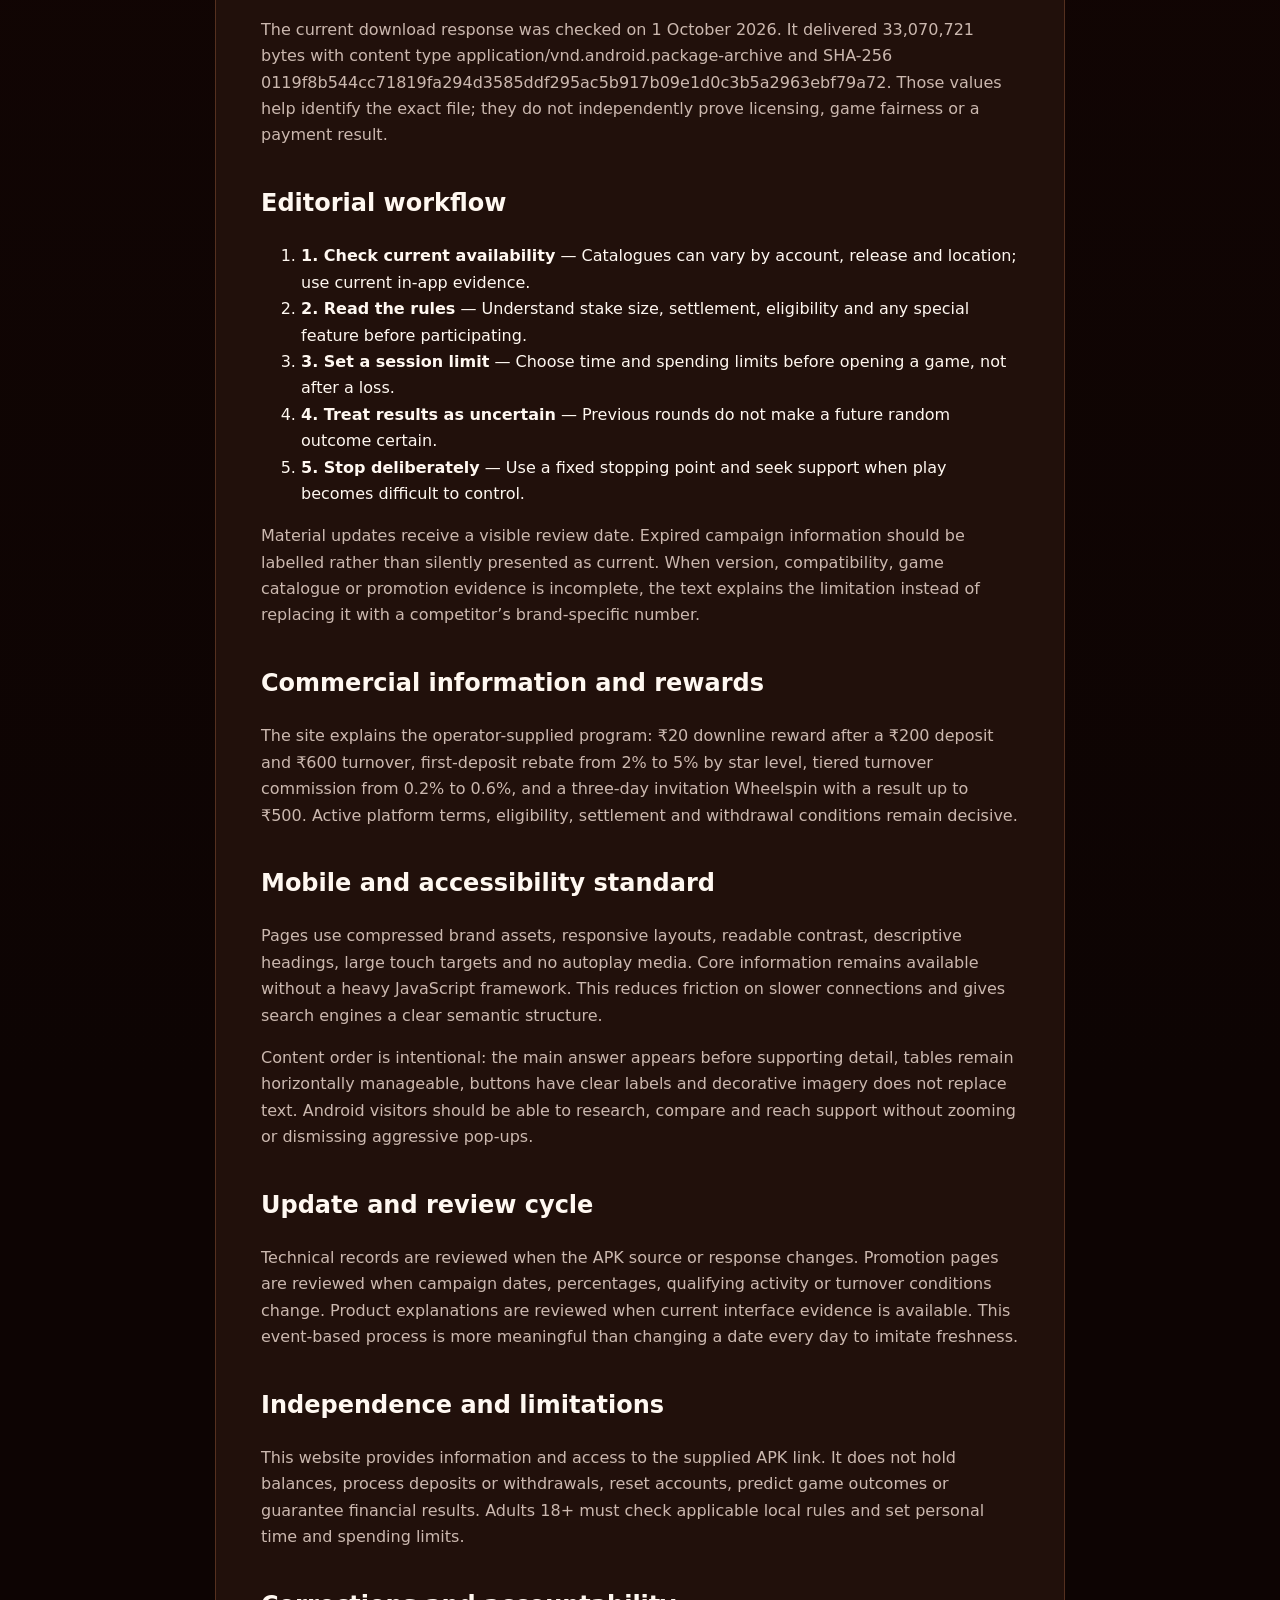
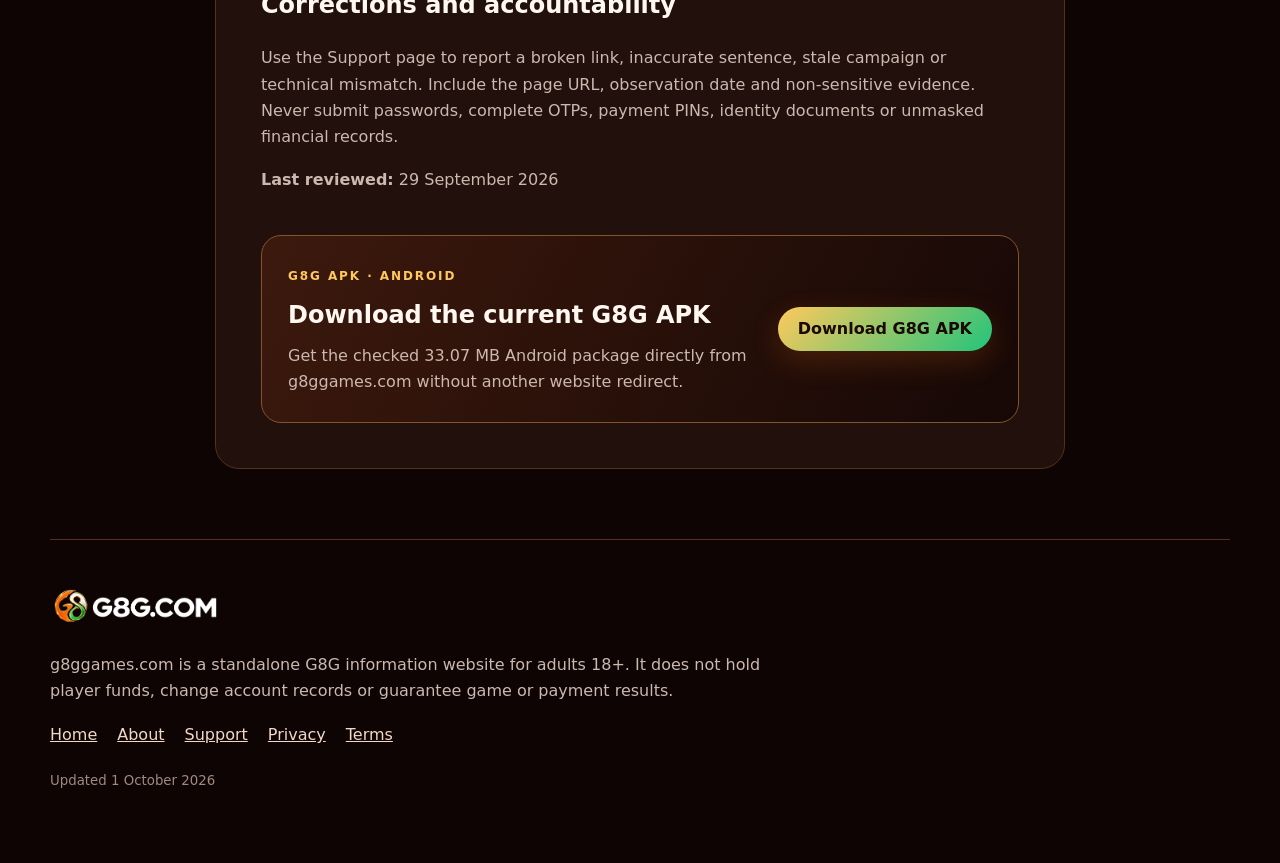
==== commit 796f00de: "Add mobile download CTA to every page" ====
--- a/about/index.html
+++ b/about/index.html
@@ -1,4 +1,4 @@
-<!doctype html><html lang="en-IN"><head><meta charset="utf-8"><meta name="viewport" content="width=device-width,initial-scale=1"><title>About g8ggames.com — Purpose, Evidence &amp; Editorial Standards</title><meta name="description" content="Learn the mission, product scope, verification method and publishing standards of g8ggames.com."><meta name="robots" content="index,follow,max-image-preview:large"><link rel="canonical" href="https://g8ggames.com/about/"><link rel="icon" href="/favicon.ico" sizes="48x48"><link rel="icon" type="image/png" sizes="48x48" href="/assets/favicon-48.png"><link rel="apple-touch-icon" sizes="180x180" href="/assets/apple-touch-icon.png"><link rel="manifest" href="/site.webmanifest"><link rel="stylesheet" href="../assets/site.css"><style>:root{--accent:#22c47a}</style></head><body><header><a class="brand" href="../"><img src="../assets/logo-horizontal.webp" alt="G8G.COM"></a><nav><a href="../">Home</a><a href="../about/">About</a><a href="../support/">Support</a><a href="../privacy/">Privacy</a><a href="../terms/">Terms</a></nav><a class="pill" href="../">Home</a></header><main><section class="legal rich-legal"><div class="eyebrow">ABOUT · g8ggames.com</div><h1>About g8ggames.com</h1><p>g8ggames.com is a standalone publication focused on game discovery. Its central topic is “G8G Games &amp; Mobile Play Guide”. It has its own homepage, policies, support material, canonical URLs and sitemap and does not require another domain to establish its purpose or authority.</p>
+<!doctype html><html lang="en-IN"><head><meta charset="utf-8"><meta name="viewport" content="width=device-width,initial-scale=1,viewport-fit=cover"><title>About g8ggames.com — Purpose, Evidence &amp; Editorial Standards</title><meta name="description" content="Learn the mission, product scope, verification method and publishing standards of g8ggames.com."><meta name="robots" content="index,follow,max-image-preview:large"><link rel="canonical" href="https://g8ggames.com/about/"><link rel="icon" href="/favicon.ico" sizes="48x48"><link rel="icon" type="image/png" sizes="48x48" href="/assets/favicon-48.png"><link rel="apple-touch-icon" sizes="180x180" href="/assets/apple-touch-icon.png"><link rel="manifest" href="/site.webmanifest"><link rel="stylesheet" href="../assets/site.css"><style>:root{--accent:#22c47a}</style></head><body><header><a class="brand" href="../"><img src="../assets/logo-horizontal.webp" alt="G8G.COM"></a><nav><a href="../">Home</a><a href="../about/">About</a><a href="../support/">Support</a><a href="../privacy/">Privacy</a><a href="../terms/">Terms</a></nav><a class="pill" href="../download/G8G.apk" download="G8G.apk" aria-label="Download G8G APK">Download</a></header><main><section class="legal rich-legal"><div class="eyebrow">ABOUT · g8ggames.com</div><h1>About g8ggames.com</h1><p>g8ggames.com is a standalone publication focused on game discovery. Its central topic is “G8G Games &amp; Mobile Play Guide”. It has its own homepage, policies, support material, canonical URLs and sitemap and does not require another domain to establish its purpose or authority.</p>
   <h2>Our purpose</h2><p>G8G Games is a discovery-first landing page. Instead of repeating a download article, it helps users understand what different game categories feel like on a phone, how rounds are settled and what information should be read before a stake is placed. Download, login, rewards and payments remain part of the complete journey, but the catalogue is the main focus.</p><p>The goal is to answer the complete user journey, not merely place a download button above a few repeated keywords. A visitor should be able to understand the product, verify the current Android package, review installation and account steps, interpret reward conditions, recognise payment boundaries and find responsible-play information from one coherent website.</p>
   <h2>What this domain specialises in</h2><p>A useful catalogue explains formats, controls, limits and risk. It should not describe game availability that has not been observed or imply that a category, strategy or timing pattern guarantees profit.</p><p>This focus determines which questions receive the greatest depth, how the homepage is structured and which evidence receives priority. Related subjects remain available so the domain works as a complete primary website rather than a thin doorway page.</p>
   <h2>Who the content is for</h2><p>The primary audience is adults using Android phones, including first-time visitors researching G8G, users preparing to install the APK, returning users seeking account guidance and people checking current reward or payment information. Pages are written in clear English, use INR context where supplied and are designed for narrow screens and mobile data.</p>
@@ -9,4 +9,4 @@
   <h2>Mobile and accessibility standard</h2><p>Pages use compressed brand assets, responsive layouts, readable contrast, descriptive headings, large touch targets and no autoplay media. Core information remains available without a heavy JavaScript framework. This reduces friction on slower connections and gives search engines a clear semantic structure.</p><p>Content order is intentional: the main answer appears before supporting detail, tables remain horizontally manageable, buttons have clear labels and decorative imagery does not replace text. Android visitors should be able to research, compare and reach support without zooming or dismissing aggressive pop-ups.</p>
   <h2>Update and review cycle</h2><p>Technical records are reviewed when the APK source or response changes. Promotion pages are reviewed when campaign dates, percentages, qualifying activity or turnover conditions change. Product explanations are reviewed when current interface evidence is available. This event-based process is more meaningful than changing a date every day to imitate freshness.</p>
   <h2>Independence and limitations</h2><p>This website provides information and access to the supplied APK link. It does not hold balances, process deposits or withdrawals, reset accounts, predict game outcomes or guarantee financial results. Adults 18+ must check applicable local rules and set personal time and spending limits.</p>
-  <h2>Corrections and accountability</h2><p>Use the Support page to report a broken link, inaccurate sentence, stale campaign or technical mismatch. Include the page URL, observation date and non-sensitive evidence. Never submit passwords, complete OTPs, payment PINs, identity documents or unmasked financial records.</p><p><strong>Last reviewed:</strong> 29 September 2026</p></section></main><footer><img src="../assets/logo-horizontal.webp" alt="G8G.COM"><p>g8ggames.com is a standalone G8G information website for adults 18+. It does not hold player funds, change account records or guarantee game or payment results.</p><div><a href="../">Home</a><a href="../about/">About</a><a href="../support/">Support</a><a href="../privacy/">Privacy</a><a href="../terms/">Terms</a></div><small>Updated 29 September 2026</small></footer></body></html>
+  <h2>Corrections and accountability</h2><p>Use the Support page to report a broken link, inaccurate sentence, stale campaign or technical mismatch. Include the page URL, observation date and non-sensitive evidence. Never submit passwords, complete OTPs, payment PINs, identity documents or unmasked financial records.</p><p><strong>Last reviewed:</strong> 29 September 2026</p><div class="inner-download-cta"><div><span class="kicker">G8G APK · ANDROID</span><h2>Download the current G8G APK</h2><p>Get the checked 33.07 MB Android package directly from g8ggames.com without another website redirect.</p></div><a class="primary" href="../download/G8G.apk" download="G8G.apk">Download G8G APK</a></div></section></main><aside class="mobile-download-bar" aria-label="Quick APK download"><div><strong>G8G APK</strong><span>33.07 MB · Android</span></div><a href="../download/G8G.apk" download="G8G.apk" aria-label="Download G8G APK">Download</a></aside><footer><img src="../assets/logo-horizontal.webp" alt="G8G.COM"><p>g8ggames.com is a standalone G8G information website for adults 18+. It does not hold player funds, change account records or guarantee game or payment results.</p><div><a href="../">Home</a><a href="../about/">About</a><a href="../support/">Support</a><a href="../privacy/">Privacy</a><a href="../terms/">Terms</a></div><small>Updated 1 October 2026</small></footer></body></html>
--- a/assets/site.css
+++ b/assets/site.css
@@ -25,3 +25,8 @@
 html,body{max-width:100%;overflow-x:hidden}img{max-width:100%}
 @media(max-width:560px){header{height:64px;padding:0 14px;gap:10px}.brand img{width:118px}.pill{min-height:42px;font-size:13px;padding:0 15px;white-space:nowrap}.hero{gap:18px;padding:32px 16px 34px}.hero h1{font-size:clamp(36px,12vw,48px);line-height:1.02;letter-spacing:-.045em;overflow-wrap:anywhere}.app-icon{width:200px}.actions a{width:100%}.trust,.content,.faq{margin-left:16px;margin-right:16px}.trust div{padding:16px}.cards{padding-left:16px;padding-right:16px}.download,.quick-download,.market-section,.feature-section,.journey,.split,.closing,.promo,.evidence{margin-left:16px;margin-right:16px}.download{padding:24px}.download .primary{width:100%;margin-top:18px}.legal{margin:24px 16px;padding:24px}.legal h1{font-size:clamp(32px,10vw,38px);overflow-wrap:anywhere}.journey{padding:24px}.closing{padding:26px}.promo,.market-section{padding:24px}footer{margin-left:16px;margin-right:16px}footer div{flex-wrap:wrap;gap:12px 18px}}
 @media(max-width:360px){.brand img{width:104px}.pill{padding:0 12px}.hero h1{font-size:35px}.trust{grid-template-columns:1fr}.trust div{border-right:0;border-bottom:1px solid var(--line)}.trust div:last-child{border-bottom:0}.market-points{grid-template-columns:1fr}}
+
+/* Download access on every page. */
+.inner-download-cta{margin-top:42px;padding:26px;border:1px solid #86532a;border-radius:20px;background:linear-gradient(120deg,#3d190d,#160806);display:flex;align-items:center;gap:24px}.inner-download-cta>div{margin-right:auto}.inner-download-cta h2{margin:7px 0 8px}.inner-download-cta p{margin:0;max-width:580px}.inner-download-cta .primary{flex:0 0 auto}.mobile-download-bar{display:none}
+@media(max-width:560px){body{padding-bottom:calc(82px + env(safe-area-inset-bottom))}.inner-download-cta{display:block;margin-top:32px;padding:22px}.inner-download-cta .primary{width:100%;margin-top:18px}.mobile-download-bar{position:fixed;z-index:40;left:10px;right:10px;bottom:calc(8px + env(safe-area-inset-bottom));display:flex;align-items:center;gap:12px;padding:10px 10px 10px 14px;border:1px solid #966036;border-radius:18px;background:rgba(28,9,5,.96);box-shadow:0 12px 40px rgba(0,0,0,.55);backdrop-filter:blur(14px)}.mobile-download-bar>div{display:grid;min-width:0;margin-right:auto;line-height:1.2}.mobile-download-bar strong{font-size:14px;color:#fff}.mobile-download-bar span{font-size:11px;color:var(--muted)}.mobile-download-bar>a{display:inline-flex;align-items:center;justify-content:center;min-height:48px;padding:0 20px;border-radius:14px;background:linear-gradient(135deg,var(--gold),var(--accent));color:#1b0902;text-decoration:none;font-weight:950;white-space:nowrap}}
+@media(max-width:360px){.mobile-download-bar{left:7px;right:7px}.mobile-download-bar>a{padding:0 15px}}
